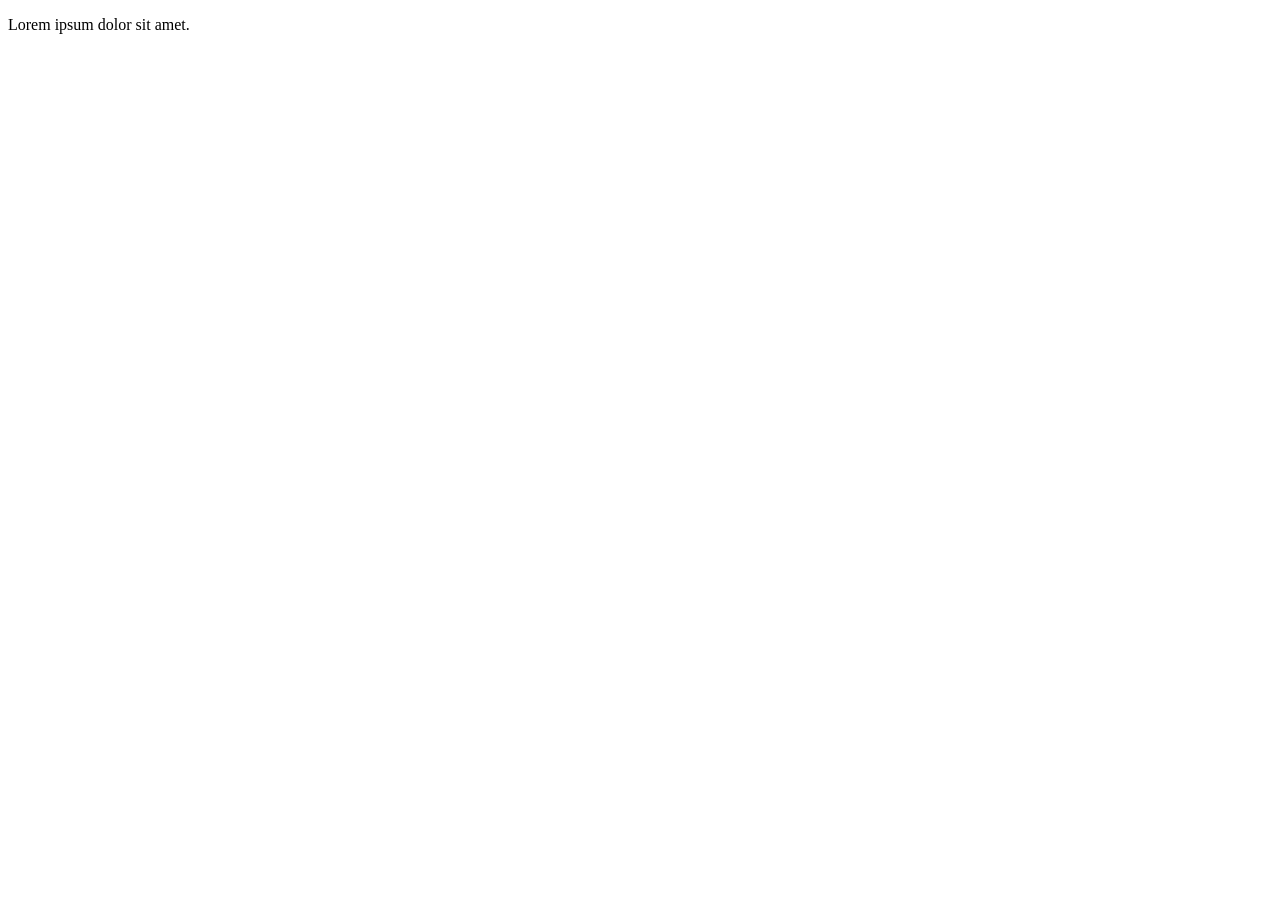
==== index.html @ e4a9fd17 "Create index.html Prueba" ====
<!DOCTYPE html>
<html lang="en">
<head>
    <meta charset="UTF-8">
    <meta http-equiv="X-UA-Compatible" content="IE=edge">
    <meta name="viewport" content="width=device-width, initial-scale=1.0">
    <title>Document</title>
</head>
<body>
    <p>Lorem ipsum dolor sit amet.</p>
</body>
</html>
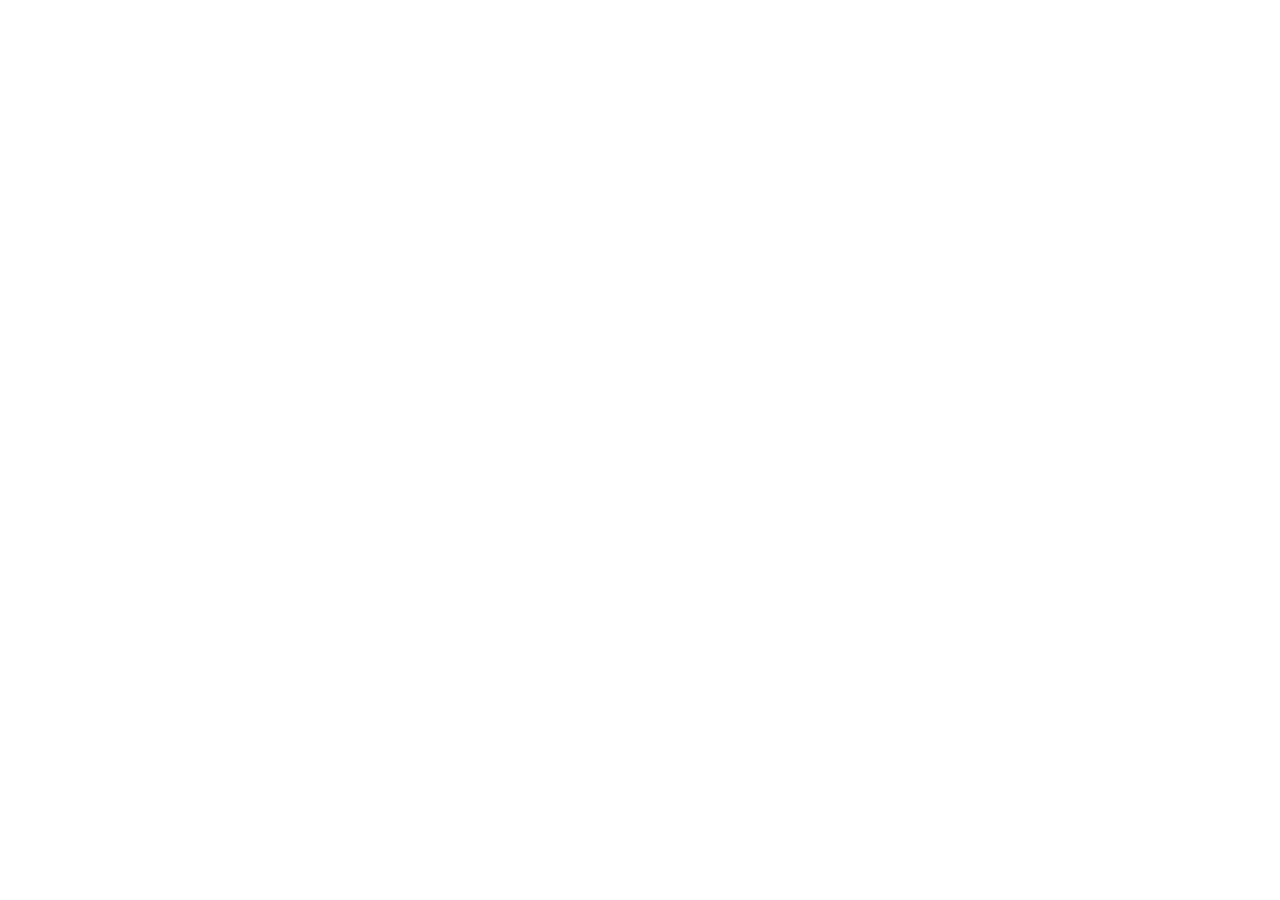
==== commit 69ba1419: "Update index.html Inicio" ====
--- a/index.html
+++ b/index.html
@@ -4,9 +4,14 @@
     <meta charset="UTF-8">
     <meta http-equiv="X-UA-Compatible" content="IE=edge">
     <meta name="viewport" content="width=device-width, initial-scale=1.0">
-    <title>Document</title>
+    <title>Queen</title>
+    <!--Link Bootstrap 5-->
+    <link href="https://cdn.jsdelivr.net/npm/bootstrap@5.1.3/dist/css/bootstrap.min.css" rel="stylesheet" integrity="sha384-1BmE4kWBq78iYhFldvKuhfTAU6auU8tT94WrHftjDbrCEXSU1oBoqyl2QvZ6jIW3" crossorigin="anonymous">
+
 </head>
 <body>
-    <p>Lorem ipsum dolor sit amet.</p>
+
+    <!--Bootstrap Bundle with Popper-->
+    <script src="https://cdn.jsdelivr.net/npm/bootstrap@5.1.3/dist/js/bootstrap.bundle.min.js" integrity="sha384-ka7Sk0Gln4gmtz2MlQnikT1wXgYsOg+OMhuP+IlRH9sENBO0LRn5q+8nbTov4+1p" crossorigin="anonymous"></script>
 </body>
 </html>
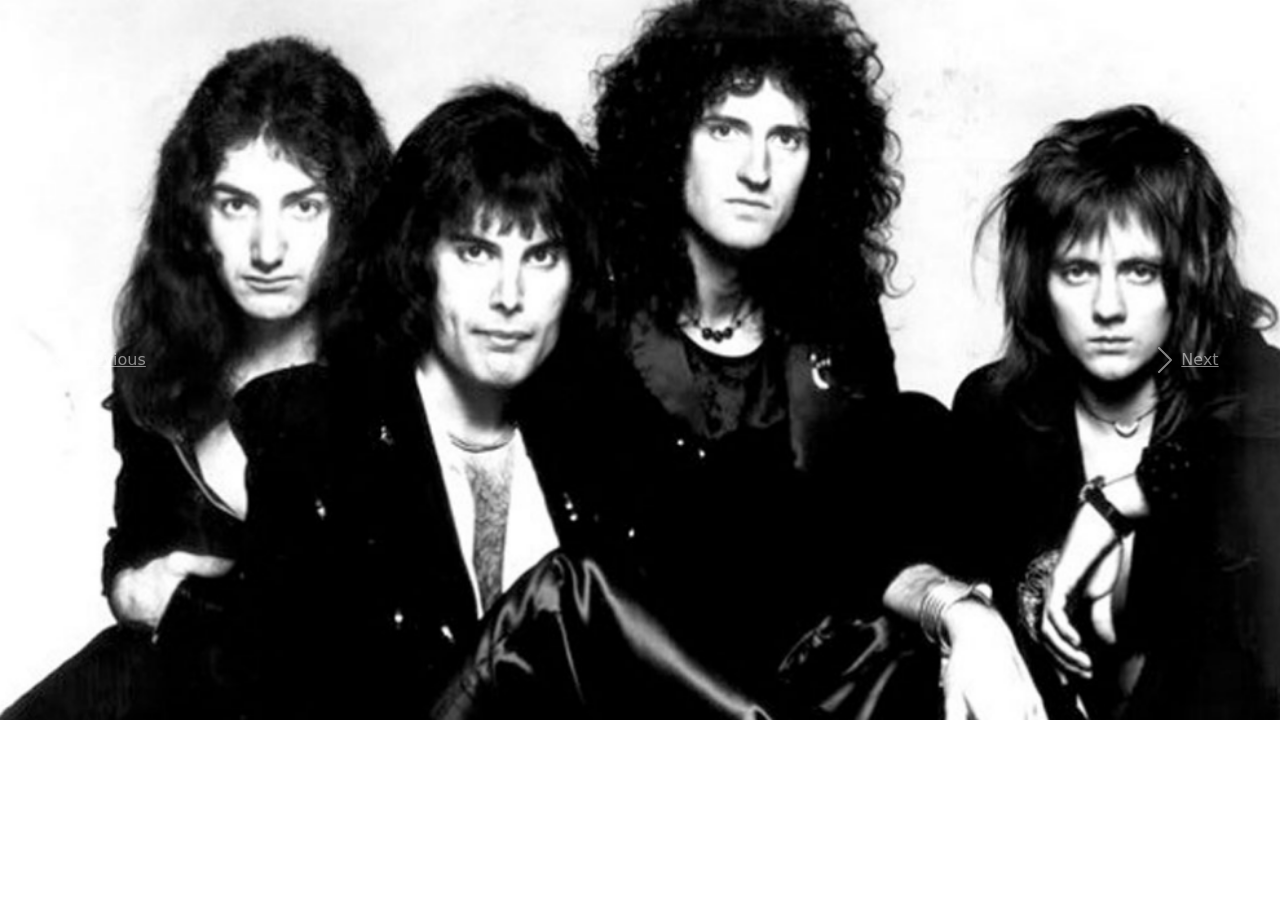
==== commit f5b5ab5e: "carousel Slider" ====
--- a/index.html
+++ b/index.html
@@ -10,8 +10,55 @@
 
 </head>
 <body>
+      <div id="carouselExampleControls" class="carousel slide" data-ride="carousel">
+        <div class="carousel-inner">
+          <div class="carousel-item active">
+            <img class="d-block w-100" src="/img/queen-rock-superlike.png" alt="First slide">
+          </div>
+          <div class="carousel-item">
+            <img class="d-block w-100" src="/img/queen.png" alt="Second slide">
+          </div>
+          <div class="carousel-item">
+            <img class="d-block w-100" src="/img/queen2.png" alt="Third slide">
+          </div>
+        </div>
+        <a class="carousel-control-prev" href="#carouselExampleControls" role="button" data-slide="prev">
+          <span class="carousel-control-prev-icon" aria-hidden="true"></span>
+          <span class="sr-only">Previous</span>
+        </a>
+        <a class="carousel-control-next" href="#carouselExampleControls" role="button" data-slide="next">
+          <span class="carousel-control-next-icon" aria-hidden="true"></span>
+          <span class="sr-only">Next</span>
+        </a>
+      </div>
 
-    <!--Bootstrap Bundle with Popper-->
-    <script src="https://cdn.jsdelivr.net/npm/bootstrap@5.1.3/dist/js/bootstrap.bundle.min.js" integrity="sha384-ka7Sk0Gln4gmtz2MlQnikT1wXgYsOg+OMhuP+IlRH9sENBO0LRn5q+8nbTov4+1p" crossorigin="anonymous"></script>
+
+    <!-- <div id="carouselExampleSlidesOnly" class="carousel slide" data-ride="carousel">
+        <div class="carousel-inner">
+          <div class="carousel-item active">
+            <img class="d-block w-100" src="/img/queen-rock-superlike.png" alt="First slide">
+          </div>
+          <div class="carousel-item">
+            <img class="d-block w-100" src="/img/queen.png" alt="Second slide">
+          </div>
+          <div class="carousel-item">
+            <img class="d-block w-100" src="/img/queen2.png" alt="Third slide">
+          </div>
+        </div>
+        <a class="carousel-control-prev" href="#carouselExampleSlidesOnly" role="button" data-slide="prev">
+            <span class="carousel-control-prev-icon" aria-hidden="true"></span>
+            <span class="sr-only">Previous</span>
+          </a>
+          <a class="carousel-control-next" href="#carouselExampleSlidesOnly" role="button" data-slide="next">
+            <span class="carousel-control-next-icon" aria-hidden="true"></span>
+            <span class="sr-only">Next</span>
+          </a>
+      </div> -->
+
+<!--Bootstrap Bundle with Popper-->
+<script src="https://code.jquery.com/jquery-3.2.1.slim.min.js" integrity="sha384-KJ3o2DKtIkvYIK3UENzmM7KCkRr/rE9/Qpg6aAZGJwFDMVNA/GpGFF93hXpG5KkN" crossorigin="anonymous"></script>
+<script src="https://cdnjs.cloudflare.com/ajax/libs/popper.js/1.12.9/umd/popper.min.js" integrity="sha384-ApNbgh9B+Y1QKtv3Rn7W3mgPxhU9K/ScQsAP7hUibX39j7fakFPskvXusvfa0b4Q" crossorigin="anonymous"></script>
+<script src="https://maxcdn.bootstrapcdn.com/bootstrap/4.0.0/js/bootstrap.min.js" integrity="sha384-JZR6Spejh4U02d8jOt6vLEHfe/JQGiRRSQQxSfFWpi1MquVdAyjUar5+76PVCmYl" crossorigin="anonymous"></script>
+<!-- <script src="https://cdn.jsdelivr.net/npm/bootstrap@5.1.3/dist/js/bootstrap.bundle.min.js" integrity="sha384-ka7Sk0Gln4gmtz2MlQnikT1wXgYsOg+OMhuP+IlRH9sENBO0LRn5q+8nbTov4+1p" crossorigin="anonymous"></script> -->
 </body>
 </html>
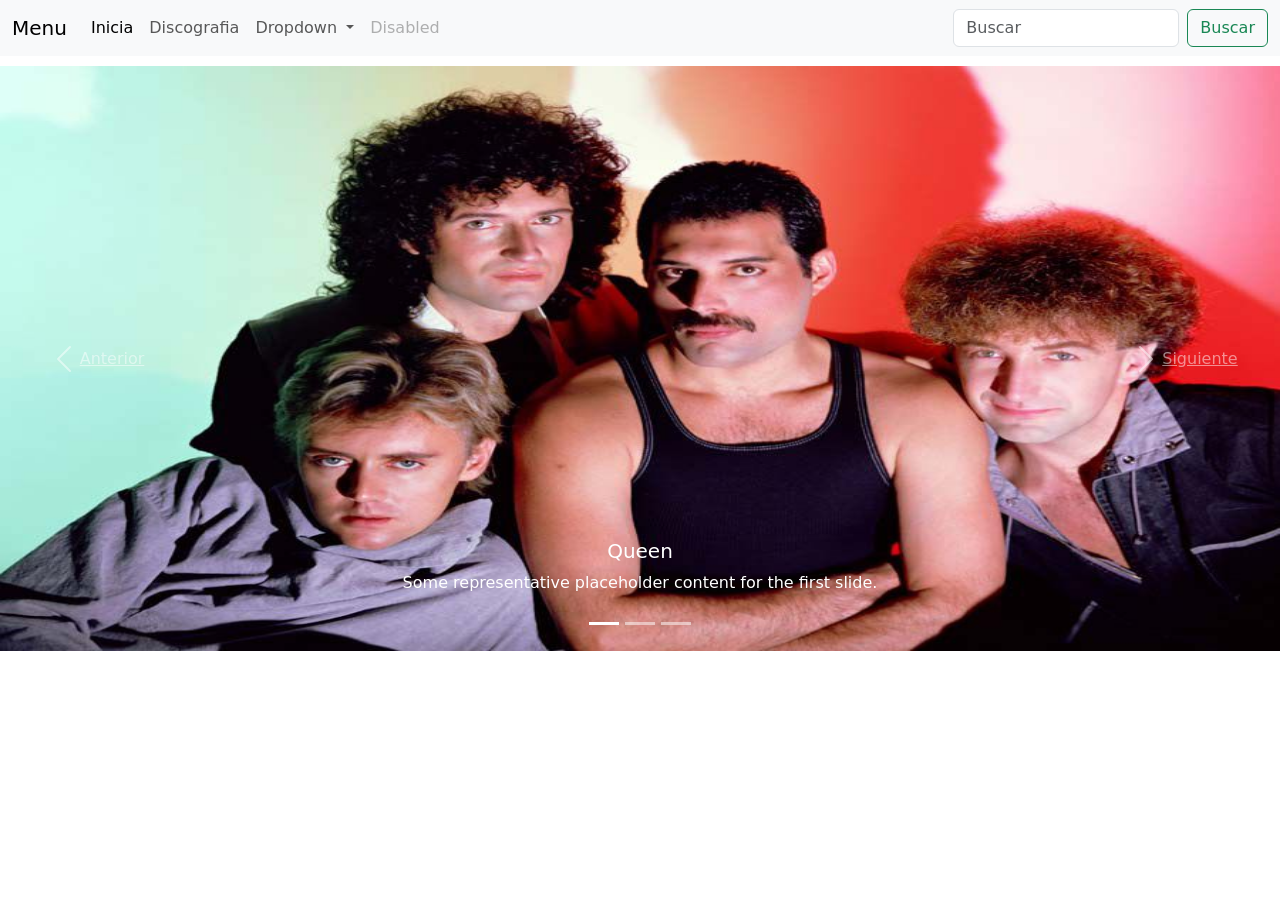
==== commit b433eaba: "Mejoras Nav y retoque de slider" ====
--- a/index.html
+++ b/index.html
@@ -7,28 +7,76 @@
     <title>Queen</title>
     <!--Link Bootstrap 5-->
     <link href="https://cdn.jsdelivr.net/npm/bootstrap@5.1.3/dist/css/bootstrap.min.css" rel="stylesheet" integrity="sha384-1BmE4kWBq78iYhFldvKuhfTAU6auU8tT94WrHftjDbrCEXSU1oBoqyl2QvZ6jIW3" crossorigin="anonymous">
-
+    <!--Link css-->
+    <link rel="stylesheet" href="style.css">
 </head>
 <body>
+  <!--Menu de Navegacion-->
+  <nav class="navbar navbar-expand-lg navbar-light bg-light">
+    <div class="container-fluid">
+      <a class="navbar-brand" href="#">Menu</a>
+      <button class="navbar-toggler" type="button" data-bs-toggle="collapse" data-bs-target="#navbarSupportedContent" aria-controls="navbarSupportedContent" aria-expanded="false" aria-label="Toggle navigation">
+        <span class="navbar-toggler-icon"></span>
+      </button>
+      <div class="collapse navbar-collapse" id="navbarSupportedContent">
+        <ul class="navbar-nav me-auto mb-2 mb-lg-0">
+          <li class="nav-item">
+            <a class="nav-link active" aria-current="page" href="#">Inicia</a>
+          </li>
+          <li class="nav-item">
+            <a class="nav-link" href="#">Discografia</a>
+          </li>
+          <li class="nav-item dropdown">
+            <a class="nav-link dropdown-toggle" href="#" id="navbarDropdown" role="button" data-bs-toggle="dropdown" aria-expanded="false">
+              Dropdown
+            </a>
+            <ul class="dropdown-menu" aria-labelledby="navbarDropdown">
+              <li><a class="dropdown-item" href="#">Action</a></li>
+              <li><a class="dropdown-item" href="#">Another action</a></li>
+              <li><hr class="dropdown-divider"></li>
+              <li><a class="dropdown-item" href="#">Something else here</a></li>
+            </ul>
+          </li>
+          <li class="nav-item">
+            <a class="nav-link disabled">Disabled</a>
+          </li>
+        </ul>
+        <form class="d-flex">
+          <input class="form-control me-2" type="search" placeholder="Buscar" aria-label="Search">
+          <button class="btn btn-outline-success" type="submit">Buscar</button>
+        </form>
+      </div>
+    </div>
+  </nav>
+  <!--Carrusel-->
       <div id="carouselExampleControls" class="carousel slide" data-ride="carousel">
+        <div class="carousel-indicators">
+          <button type="button" data-bs-target="#carouselExampleIndicators" data-bs-slide-to="0" class="active" aria-current="true" aria-label="Slide 1"></button>
+          <button type="button" data-bs-target="#carouselExampleIndicators" data-bs-slide-to="1" aria-label="Slide 2"></button>
+          <button type="button" data-bs-target="#carouselExampleIndicators" data-bs-slide-to="2" aria-label="Slide 3"></button>
+        </div>
         <div class="carousel-inner">
           <div class="carousel-item active">
-            <img class="d-block w-100" src="/img/queen-rock-superlike.png" alt="First slide">
+            <img class="d-block w-100" src="/img/queen3.jpg" alt="First slide">
+            <div class="carousel-caption d-none d-md-block">
+              <h5>Queen</h5>
+              <p>Some representative placeholder content for the first slide.</p>
+            </div>
           </div>
           <div class="carousel-item">
             <img class="d-block w-100" src="/img/queen.png" alt="Second slide">
           </div>
           <div class="carousel-item">
-            <img class="d-block w-100" src="/img/queen2.png" alt="Third slide">
+            <img class="d-block w-100" src="/img/queen-rock-superlike.png" alt="Third slide">
           </div>
         </div>
         <a class="carousel-control-prev" href="#carouselExampleControls" role="button" data-slide="prev">
           <span class="carousel-control-prev-icon" aria-hidden="true"></span>
-          <span class="sr-only">Previous</span>
+          <span class="sr-only">Anterior</span>
         </a>
         <a class="carousel-control-next" href="#carouselExampleControls" role="button" data-slide="next">
           <span class="carousel-control-next-icon" aria-hidden="true"></span>
-          <span class="sr-only">Next</span>
+          <span class="sr-only">Siguiente</span>
         </a>
       </div>
 
--- a/style.css
+++ b/style.css
@@ -0,0 +1,10 @@
+.slide{
+    margin-top: 10px;
+}
+.slide img{
+    height: 65vh;
+}
+.carousel-inner .item img{
+    height: 360px;
+    width: 640px;
+}
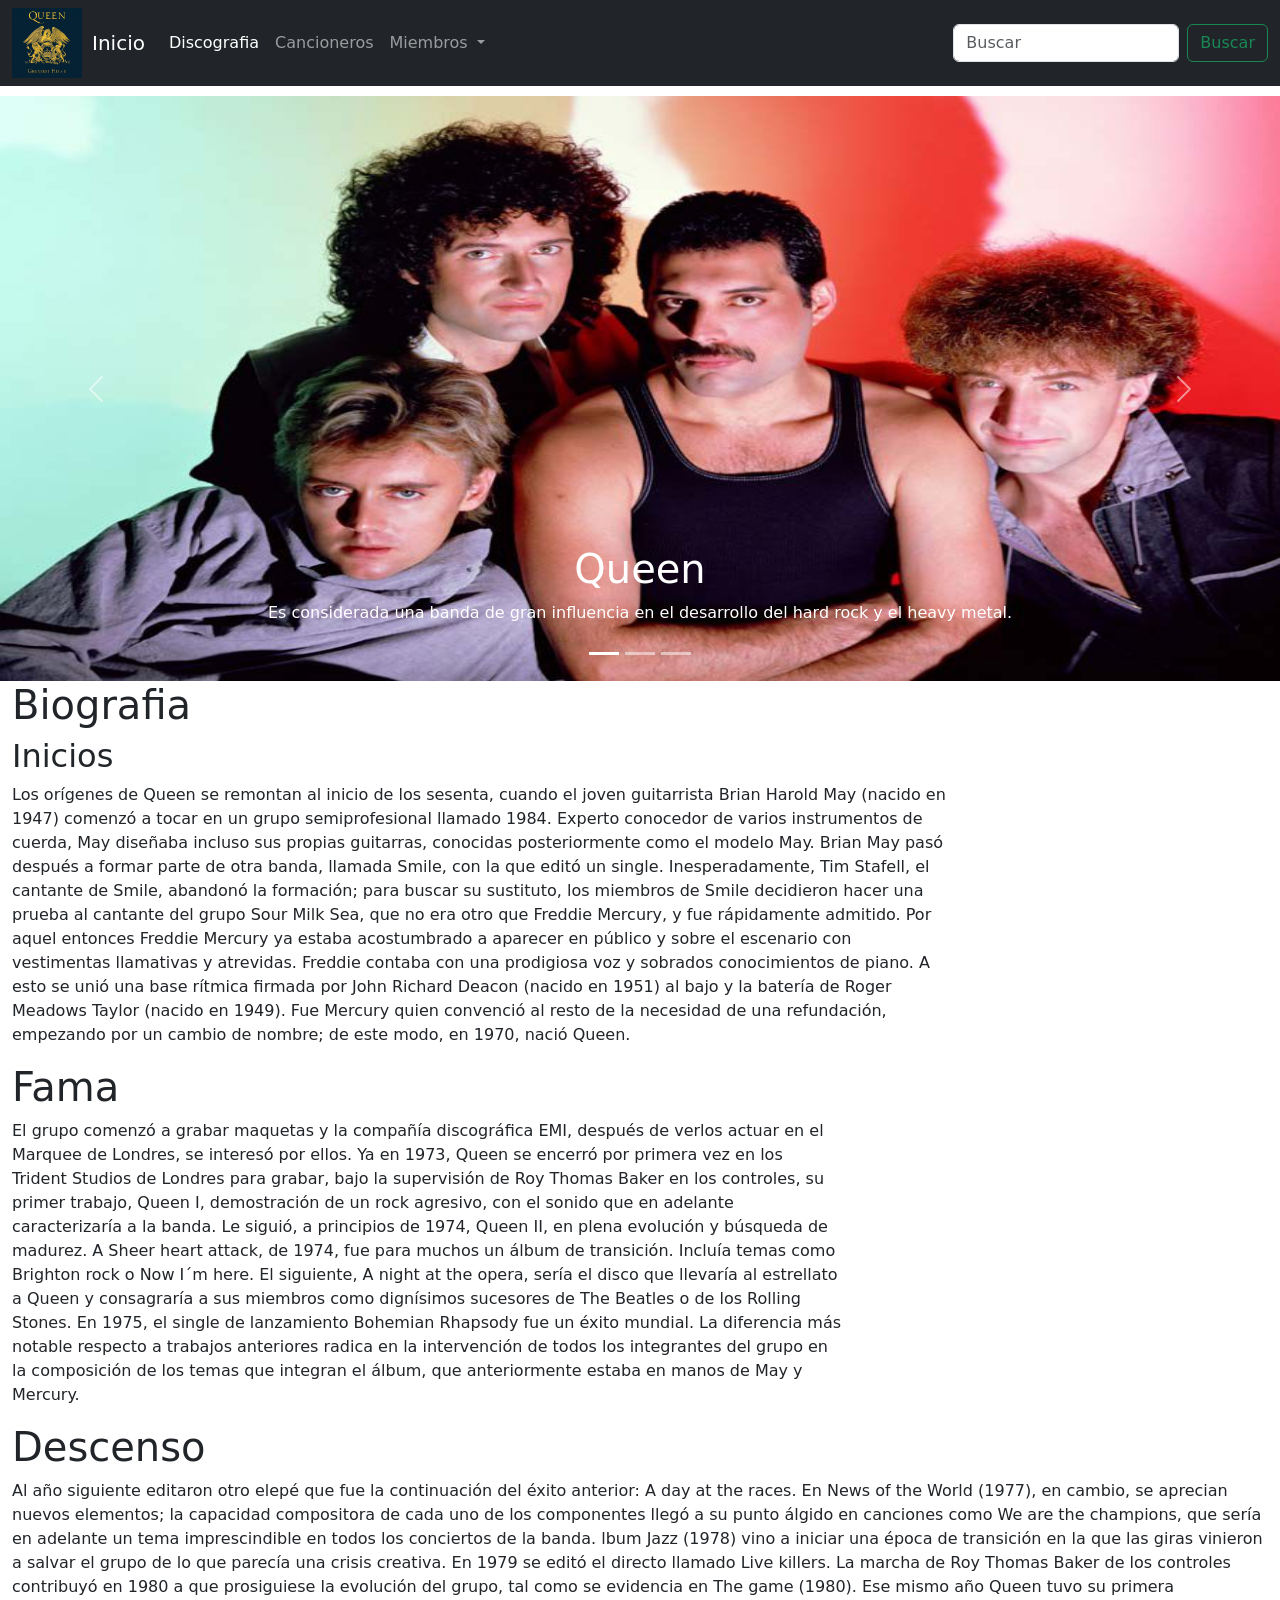
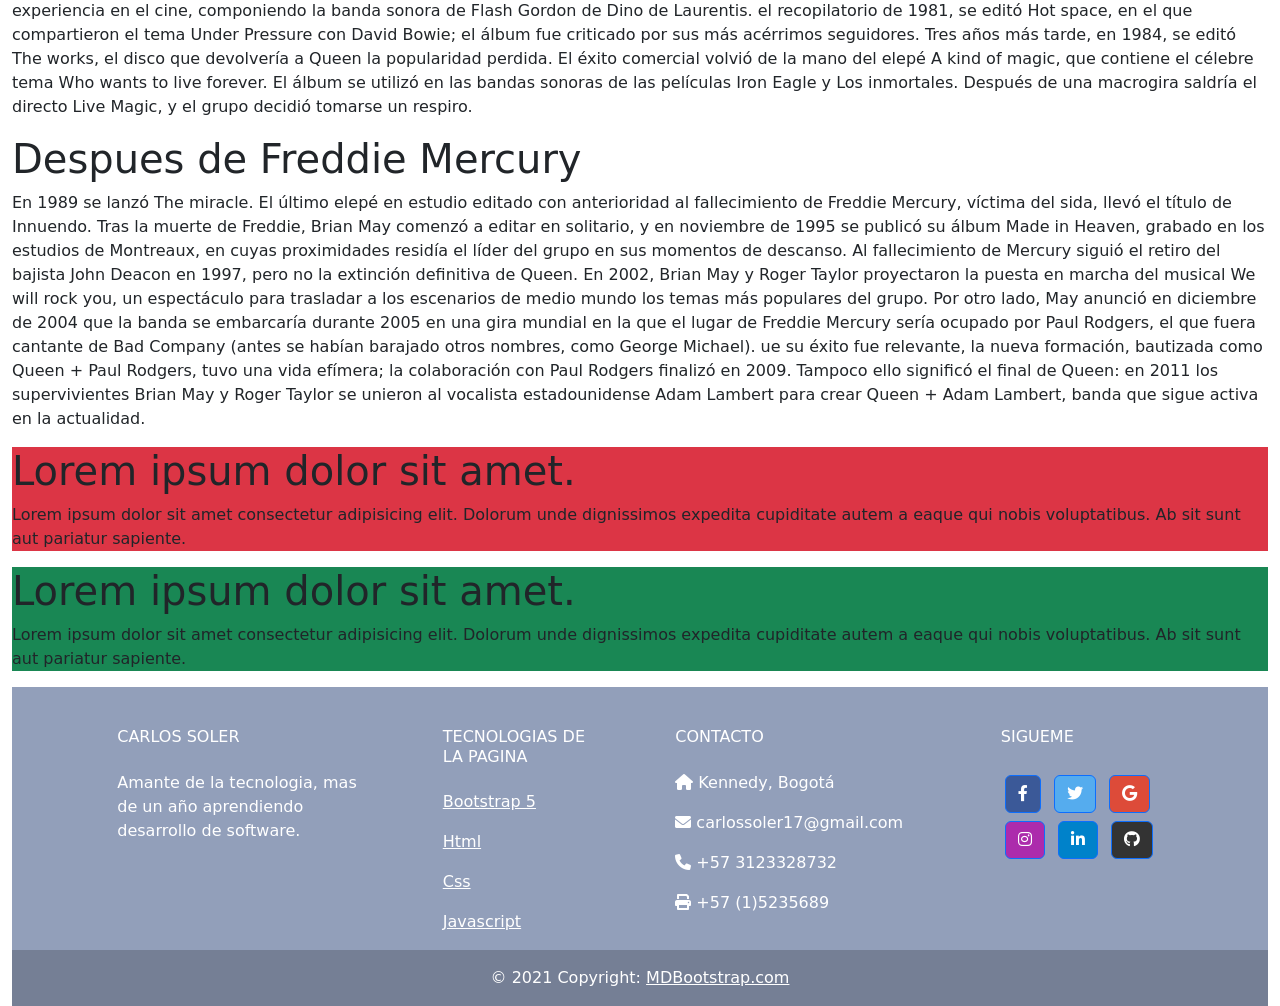
==== commit 630b7fca: "Discografia Adiciono la pagina de discografia." ====
--- a/index.html
+++ b/index.html
@@ -9,36 +9,44 @@
     <link href="https://cdn.jsdelivr.net/npm/bootstrap@5.1.3/dist/css/bootstrap.min.css" rel="stylesheet" integrity="sha384-1BmE4kWBq78iYhFldvKuhfTAU6auU8tT94WrHftjDbrCEXSU1oBoqyl2QvZ6jIW3" crossorigin="anonymous">
     <!--Link css-->
     <link rel="stylesheet" href="style.css">
+    <link rel="stylesheet" href="https://cdnjs.cloudflare.com/ajax/libs/font-awesome/6.0.0-beta2/css/all.min.css" integrity="sha512-YWzhKL2whUzgiheMoBFwW8CKV4qpHQAEuvilg9FAn5VJUDwKZZxkJNuGM4XkWuk94WCrrwslk8yWNGmY1EduTA==" crossorigin="anonymous" referrerpolicy="no-referrer" />
 </head>
 <body>
-  <!--Menu de Navegacion-->
-  <nav class="navbar navbar-expand-lg navbar-light bg-light">
+  </nav>
+  <!--====================-->
+  <!--=Menu de Navegacion=-->
+  <!--====================-->
+  <nav class="navbar navbar-expand-lg navbar-dark bg-dark">
     <div class="container-fluid">
-      <a class="navbar-brand" href="#">Menu</a>
-      <button class="navbar-toggler" type="button" data-bs-toggle="collapse" data-bs-target="#navbarSupportedContent" aria-controls="navbarSupportedContent" aria-expanded="false" aria-label="Toggle navigation">
+      <img src="/img/logoqueen.jpg" alt="" class="logo">
+      <a class="navbar-brand" href="#">Inicio</a>
+      <button class="navbar-toggler" type="button" data-bs-toggle="collapse" data-bs-target="#navbarSupportedContent"
+        aria-controls="navbarSupportedContent" aria-expanded="false" aria-label="Toggle navigation">
         <span class="navbar-toggler-icon"></span>
       </button>
       <div class="collapse navbar-collapse" id="navbarSupportedContent">
         <ul class="navbar-nav me-auto mb-2 mb-lg-0">
           <li class="nav-item">
-            <a class="nav-link active" aria-current="page" href="#">Inicia</a>
+            <a class="nav-link active" aria-current="page" href="discografia.html">Discografia</a>
           </li>
           <li class="nav-item">
-            <a class="nav-link" href="#">Discografia</a>
+            <a class="nav-link" href="#">Cancioneros</a>
           </li>
           <li class="nav-item dropdown">
-            <a class="nav-link dropdown-toggle" href="#" id="navbarDropdown" role="button" data-bs-toggle="dropdown" aria-expanded="false">
-              Dropdown
+            <a class="nav-link dropdown-toggle" href="#" id="navbarDropdown" role="button" data-bs-toggle="dropdown"
+              aria-expanded="false">
+              Miembros
             </a>
             <ul class="dropdown-menu" aria-labelledby="navbarDropdown">
-              <li><a class="dropdown-item" href="#">Action</a></li>
-              <li><a class="dropdown-item" href="#">Another action</a></li>
-              <li><hr class="dropdown-divider"></li>
+              <li><a class="dropdown-item" href="#">Brian May</a></li>
+              <li><a class="dropdown-item" href="#">Roger Taylor</a></li>
+              <li><a class="dropdown-item" href="#">Freddy Mercury</a></li>
+              <li><a class="dropdown-item" href="#">John Deacon</a></li>
+              <li>
+                <hr class="dropdown-divider">
+              </li>
               <li><a class="dropdown-item" href="#">Something else here</a></li>
             </ul>
-          </li>
-          <li class="nav-item">
-            <a class="nav-link disabled">Disabled</a>
           </li>
         </ul>
         <form class="d-flex">
@@ -48,65 +56,258 @@
       </div>
     </div>
   </nav>
-  <!--Carrusel-->
-      <div id="carouselExampleControls" class="carousel slide" data-ride="carousel">
-        <div class="carousel-indicators">
-          <button type="button" data-bs-target="#carouselExampleIndicators" data-bs-slide-to="0" class="active" aria-current="true" aria-label="Slide 1"></button>
-          <button type="button" data-bs-target="#carouselExampleIndicators" data-bs-slide-to="1" aria-label="Slide 2"></button>
-          <button type="button" data-bs-target="#carouselExampleIndicators" data-bs-slide-to="2" aria-label="Slide 3"></button>
+  <!--====================-->
+  <!--=====Carrusel=======-->
+  <!--====================-->
+  <div id="carouselExampleControls" class="carousel slide carousel-fade" data-ride="carousel">
+    <div class="carousel-indicators">
+      <button type="button" data-bs-target="#carouselExampleIndicators" data-bs-slide-to="0" class="active"
+        aria-current="true" aria-label="Slide 1"></button>
+      <button type="button" data-bs-target="#carouselExampleIndicators" data-bs-slide-to="1"
+        aria-label="Slide 2"></button>
+      <button type="button" data-bs-target="#carouselExampleIndicators" data-bs-slide-to="2"
+        aria-label="Slide 3"></button>
+    </div>
+    <div class="carousel-inner">
+      <div class="carousel-item active">
+        <img class="d-block w-100" src="/img/queen3.jpg" alt="First slide">
+        <div class="carousel-caption d-none d-md-block">
+          <h1>Queen</h1>
+          <p> Es considerada una banda de gran influencia en el desarrollo del hard rock y el heavy metal.</p>
         </div>
-        <div class="carousel-inner">
-          <div class="carousel-item active">
-            <img class="d-block w-100" src="/img/queen3.jpg" alt="First slide">
-            <div class="carousel-caption d-none d-md-block">
-              <h5>Queen</h5>
-              <p>Some representative placeholder content for the first slide.</p>
+      </div>
+      <div class="carousel-item">
+        <img class="d-block w-100" src="/img/queen.png" alt="Second slide">
+        <div class="carousel-caption d-none d-md-block">
+          <h1>Bohemian Rhapsody</h1>
+        </div>
+      </div>
+      <div class="carousel-item">
+        <img class="d-block w-100" src="/img/queen-rock-superlike.png" alt="Third slide">
+      </div>
+    </div>
+    <a class="carousel-control-prev" href="#carouselExampleControls" role="button" data-slide="prev">
+      <span class="carousel-control-prev-icon" aria-hidden="true"></span>
+      <span class="sr-only">Anterior</span>
+    </a>
+    <a class="carousel-control-next" href="#carouselExampleControls" role="button" data-slide="next">
+      <span class="carousel-control-next-icon" aria-hidden="true"></span>
+      <span class="sr-only">Siguiente</span>
+    </a>
+  </div>
+  <!--====================-->
+  <!--=====Articulos======-->
+  <!--====================-->
+  <div class="container-fluid bg-gradient">
+    <h1>Biografia</h1>
+    <div class="row">
+      <article class="principal col-8">
+        <h2>Inicios</h2>
+        <p>Los orígenes de Queen se remontan al inicio de los sesenta, cuando el joven guitarrista Brian Harold May
+          (nacido en 1947) comenzó a tocar en un grupo semiprofesional llamado 1984. Experto conocedor de varios
+          instrumentos de cuerda, May diseñaba incluso sus propias guitarras, conocidas posteriormente como el modelo
+          May. Brian May pasó después a formar parte de otra banda, llamada Smile, con la que editó un single.
+          Inesperadamente, Tim Stafell, el cantante de Smile, abandonó la formación; para buscar su sustituto, los
+          miembros de Smile decidieron hacer una prueba al cantante del grupo Sour Milk Sea, que no era otro que Freddie
+          Mercury, y fue rápidamente admitido.
+
+          Por aquel entonces Freddie Mercury ya estaba acostumbrado a aparecer en público y sobre el escenario con
+          vestimentas llamativas y atrevidas. Freddie contaba con una prodigiosa voz y sobrados conocimientos de piano.
+          A esto se unió una base rítmica firmada por John Richard Deacon (nacido en 1951) al bajo y la batería de Roger
+          Meadows Taylor (nacido en 1949). Fue Mercury quien convenció al resto de la necesidad de una refundación,
+          empezando por un cambio de nombre; de este modo, en 1970, nació Queen.</p>
+      </article>
+      <article class="col-8">
+        <h1>Fama</h1>
+        <p>El grupo comenzó a grabar maquetas y la compañía discográfica EMI, después de verlos actuar en el Marquee de
+          Londres, se interesó por ellos. Ya en 1973, Queen se encerró por primera vez en los Trident Studios de Londres
+          para grabar, bajo la supervisión de Roy Thomas Baker en los controles, su primer trabajo, Queen I,
+          demostración de un rock agresivo, con el sonido que en adelante caracterizaría a la banda. Le siguió, a
+          principios de 1974, Queen II, en plena evolución y búsqueda de madurez.
+
+          A Sheer heart attack, de 1974, fue para muchos un álbum de transición. Incluía temas como Brighton rock o Now
+          I´m here. El siguiente, A night at the opera, sería el disco que llevaría al estrellato a Queen y consagraría
+          a sus miembros como dignísimos sucesores de The Beatles o de los Rolling Stones. En 1975, el single de
+          lanzamiento Bohemian Rhapsody fue un éxito mundial. La diferencia más notable respecto a trabajos anteriores
+          radica en la intervención de todos los integrantes del grupo en la composición de los temas que integran el
+          álbum, que anteriormente estaba en manos de May y Mercury.</p>
+      </article>
+      <article>
+        <h1>
+          Descenso
+        </h1>
+        <p>
+          Al año siguiente editaron otro elepé que fue la continuación del éxito anterior: A day at the races. En News
+          of the World (1977), en cambio, se aprecian nuevos elementos; la capacidad compositora de cada uno de los
+          componentes llegó a su punto álgido en canciones como We are the champions, que sería en adelante un tema
+          imprescindible en todos los conciertos de la banda.
+
+          lbum Jazz (1978) vino a iniciar una época de transición en la que las giras vinieron a salvar el grupo de lo
+          que parecía una crisis creativa. En 1979 se editó el directo llamado Live killers. La marcha de Roy Thomas
+          Baker de los controles contribuyó en 1980 a que prosiguiese la evolución del grupo, tal como se evidencia en
+          The game (1980). Ese mismo año Queen tuvo su primera experiencia en el cine, componiendo la banda sonora de
+          Flash Gordon de Dino de Laurentis.
+
+          el recopilatorio de 1981, se editó Hot space, en el que compartieron el tema Under Pressure con David Bowie;
+          el álbum fue criticado por sus más acérrimos seguidores. Tres años más tarde, en 1984, se editó The works, el
+          disco que devolvería a Queen la popularidad perdida. El éxito comercial volvió de la mano del elepé A kind of
+          magic, que contiene el célebre tema Who wants to live forever. El álbum se utilizó en las bandas sonoras de
+          las películas Iron Eagle y Los inmortales. Después de una macrogira saldría el directo Live Magic, y el grupo
+          decidió tomarse un respiro.
+        </p>
+      </article>
+      <article>
+        <h1>Despues de Freddie Mercury</h1>
+        <p>
+          En 1989 se lanzó The miracle. El último elepé en estudio editado con anterioridad al fallecimiento de Freddie
+          Mercury, víctima del sida, llevó el título de Innuendo. Tras la muerte de Freddie, Brian May comenzó a editar
+          en solitario, y en noviembre de 1995 se publicó su álbum Made in Heaven, grabado en los estudios de Montreaux,
+          en cuyas proximidades residía el líder del grupo en sus momentos de descanso.
+          Al fallecimiento de Mercury siguió el retiro del bajista John Deacon en 1997, pero no la extinción definitiva
+          de Queen. En 2002, Brian May y Roger Taylor proyectaron la puesta en marcha del musical We will rock you, un
+          espectáculo para trasladar a los escenarios de medio mundo los temas más populares del grupo. Por otro lado,
+          May anunció en diciembre de 2004 que la banda se embarcaría durante 2005 en una gira mundial en la que el
+          lugar de Freddie Mercury sería ocupado por Paul Rodgers, el que fuera cantante de Bad Company (antes se habían
+          barajado otros nombres, como George Michael).
+
+          ue su éxito fue relevante, la nueva formación, bautizada como Queen + Paul Rodgers, tuvo una vida efímera; la
+          colaboración con Paul Rodgers finalizó en 2009. Tampoco ello significó el final de Queen: en 2011 los
+          supervivientes Brian May y Roger Taylor se unieron al vocalista estadounidense Adam Lambert para crear Queen +
+          Adam Lambert, banda que sigue activa en la actualidad.
+        </p>
+      </article>
+  </div>
+    <aside>
+      <div class="bg-danger">
+        <h1>Lorem ipsum dolor sit amet.</h1>
+        <p>Lorem ipsum dolor sit amet consectetur adipisicing elit. Dolorum unde dignissimos expedita cupiditate autem a
+          eaque qui nobis voluptatibus. Ab sit sunt aut pariatur sapiente.</p>
+      </div>
+      <div class="bg-success">
+        <h1>Lorem ipsum dolor sit amet.</h1>
+        <p>Lorem ipsum dolor sit amet consectetur adipisicing elit. Dolorum unde dignissimos expedita cupiditate autem a
+          eaque qui nobis voluptatibus. Ab sit sunt aut pariatur sapiente.</p>
+      </div>
+    </aside>
+  </div>
+  <!--====================-->
+  <!--======Footer========-->
+  <!--====================-->
+  <!-- Remove the container if you want to extend the Footer to full width. -->
+  <div class="container-fluid">
+    <!-- Footer -->
+    <footer class="text-center text-lg-start text-white" style="background-color: #929fba">
+      <!-- Grid container -->
+      <div class="container p-4 pb-0">
+        <!-- Section: Links -->
+        <section class="">
+          <!--Grid row-->
+          <div class="row">
+            <!-- Grid column -->
+            <div class="col-md-3 col-lg-3 col-xl-3 mx-auto mt-3">
+              <h6 class="text-uppercase mb-4 font-weight-bold">
+                Carlos Soler
+              </h6>
+              <p>
+                Amante de la tecnologia, mas de un año aprendiendo desarrollo de software.
+              </p>
+            </div>
+            <!-- Grid column -->
+
+            <hr class="w-100 clearfix d-md-none" />
+
+            <!-- Grid column -->
+            <div class="col-md-2 col-lg-2 col-xl-2 mx-auto mt-3">
+              <h6 class="text-uppercase mb-4 font-weight-bold">Tecnologias de la pagina</h6>
+              <p>
+                <a class="text-white">Bootstrap 5</a>
+              </p>
+              <p>
+                <a class="text-white">Html</a>
+              </p>
+              <p>
+                <a class="text-white">Css</a>
+              </p>
+              <p>
+                <a class="text-white">Javascript</a>
+              </p>
+            </div>
+            <!-- Grid column -->
+
+            <hr class="w-100 clearfix d-md-none" />
+
+            <!-- Grid column -->
+            <hr class="w-100 clearfix d-md-none" />
+
+            <!-- Grid column -->
+            <div class="col-md-4 col-lg-3 col-xl-3 mx-auto mt-3">
+              <h6 class="text-uppercase mb-4 font-weight-bold">Contacto</h6>
+              <p><i class="fas fa-home mr-3"></i> Kennedy, Bogotá</p>
+              <p><i class="fas fa-envelope mr-3"></i> carlossoler17@gmail.com</p>
+              <p><i class="fas fa-phone mr-3"></i> +57 3123328732</p>
+              <p><i class="fas fa-print mr-3"></i> +57 (1)5235689</p>
+            </div>
+            <!-- Grid column -->
+
+            <!-- Grid column -->
+            <div class="col-md-3 col-lg-2 col-xl-2 mx-auto mt-3">
+              <h6 class="text-uppercase mb-4 font-weight-bold">Sigueme</h6>
+
+              <!-- Facebook -->
+              <a class="btn btn-primary btn-floating m-1" style="background-color: #3b5998" href="#!" role="button"><i
+                  class="fab fa-facebook-f"></i></a>
+
+              <!-- Twitter -->
+              <a class="btn btn-primary btn-floating m-1" style="background-color: #55acee" href="#!" role="button"><i
+                  class="fab fa-twitter"></i></a>
+
+              <!-- Google -->
+              <a class="btn btn-primary btn-floating m-1" style="background-color: #dd4b39" href="#!" role="button"><i
+                  class="fab fa-google"></i></a>
+
+              <!-- Instagram -->
+              <a class="btn btn-primary btn-floating m-1" style="background-color: #ac2bac" href="#!" role="button"><i
+                  class="fab fa-instagram"></i></a>
+
+              <!-- Linkedin -->
+              <a class="btn btn-primary btn-floating m-1" style="background-color: #0082ca" href="#!" role="button"><i
+                  class="fab fa-linkedin-in"></i></a>
+              <!-- Github -->
+              <a class="btn btn-primary btn-floating m-1" style="background-color: #333333" href="#!" role="button"><i
+                  class="fab fa-github"></i></a>
             </div>
           </div>
-          <div class="carousel-item">
-            <img class="d-block w-100" src="/img/queen.png" alt="Second slide">
-          </div>
-          <div class="carousel-item">
-            <img class="d-block w-100" src="/img/queen-rock-superlike.png" alt="Third slide">
-          </div>
-        </div>
-        <a class="carousel-control-prev" href="#carouselExampleControls" role="button" data-slide="prev">
-          <span class="carousel-control-prev-icon" aria-hidden="true"></span>
-          <span class="sr-only">Anterior</span>
-        </a>
-        <a class="carousel-control-next" href="#carouselExampleControls" role="button" data-slide="next">
-          <span class="carousel-control-next-icon" aria-hidden="true"></span>
-          <span class="sr-only">Siguiente</span>
-        </a>
-      </div>
-
-
-    <!-- <div id="carouselExampleSlidesOnly" class="carousel slide" data-ride="carousel">
-        <div class="carousel-inner">
-          <div class="carousel-item active">
-            <img class="d-block w-100" src="/img/queen-rock-superlike.png" alt="First slide">
-          </div>
-          <div class="carousel-item">
-            <img class="d-block w-100" src="/img/queen.png" alt="Second slide">
-          </div>
-          <div class="carousel-item">
-            <img class="d-block w-100" src="/img/queen2.png" alt="Third slide">
-          </div>
-        </div>
-        <a class="carousel-control-prev" href="#carouselExampleSlidesOnly" role="button" data-slide="prev">
-            <span class="carousel-control-prev-icon" aria-hidden="true"></span>
-            <span class="sr-only">Previous</span>
-          </a>
-          <a class="carousel-control-next" href="#carouselExampleSlidesOnly" role="button" data-slide="next">
-            <span class="carousel-control-next-icon" aria-hidden="true"></span>
-            <span class="sr-only">Next</span>
-          </a>
-      </div> -->
-
-<!--Bootstrap Bundle with Popper-->
-<script src="https://code.jquery.com/jquery-3.2.1.slim.min.js" integrity="sha384-KJ3o2DKtIkvYIK3UENzmM7KCkRr/rE9/Qpg6aAZGJwFDMVNA/GpGFF93hXpG5KkN" crossorigin="anonymous"></script>
-<script src="https://cdnjs.cloudflare.com/ajax/libs/popper.js/1.12.9/umd/popper.min.js" integrity="sha384-ApNbgh9B+Y1QKtv3Rn7W3mgPxhU9K/ScQsAP7hUibX39j7fakFPskvXusvfa0b4Q" crossorigin="anonymous"></script>
-<script src="https://maxcdn.bootstrapcdn.com/bootstrap/4.0.0/js/bootstrap.min.js" integrity="sha384-JZR6Spejh4U02d8jOt6vLEHfe/JQGiRRSQQxSfFWpi1MquVdAyjUar5+76PVCmYl" crossorigin="anonymous"></script>
-<!-- <script src="https://cdn.jsdelivr.net/npm/bootstrap@5.1.3/dist/js/bootstrap.bundle.min.js" integrity="sha384-ka7Sk0Gln4gmtz2MlQnikT1wXgYsOg+OMhuP+IlRH9sENBO0LRn5q+8nbTov4+1p" crossorigin="anonymous"></script> -->
+          <!--Grid row-->
+        </section>
+        <!-- Section: Links -->
+      </div>
+      <!-- Grid container -->
+
+      <!-- Copyright -->
+      <div class="text-center p-3" style="background-color: rgba(0, 0, 0, 0.2)">
+        © 2021 Copyright:
+        <a class="text-white" href="https://carlossoler.com/">MDBootstrap.com</a>
+      </div>
+      <!-- Copyright -->
+    </footer>
+    <!-- Footer -->
+  </div>
+  <!-- End of .container -->
+
+  <!-====================-->
+    <!--Bootstrap Bundle with Popper-->
+    <!--====================-->
+
+    <script src="https://code.jquery.com/jquery-3.2.1.slim.min.js"
+      integrity="sha384-KJ3o2DKtIkvYIK3UENzmM7KCkRr/rE9/Qpg6aAZGJwFDMVNA/GpGFF93hXpG5KkN"
+      crossorigin="anonymous"></script>
+    <script src="https://cdnjs.cloudflare.com/ajax/libs/popper.js/1.12.9/umd/popper.min.js"
+      integrity="sha384-ApNbgh9B+Y1QKtv3Rn7W3mgPxhU9K/ScQsAP7hUibX39j7fakFPskvXusvfa0b4Q"
+      crossorigin="anonymous"></script>
+    <script src="https://maxcdn.bootstrapcdn.com/bootstrap/4.0.0/js/bootstrap.min.js"
+      integrity="sha384-JZR6Spejh4U02d8jOt6vLEHfe/JQGiRRSQQxSfFWpi1MquVdAyjUar5+76PVCmYl"
+      crossorigin="anonymous"></script>
+    <!-- <script src="https://cdn.jsdelivr.net/npm/bootstrap@5.1.3/dist/js/bootstrap.bundle.min.js" integrity="sha384-ka7Sk0Gln4gmtz2MlQnikT1wXgYsOg+OMhuP+IlRH9sENBO0LRn5q+8nbTov4+1p" crossorigin="anonymous"></script> -->
 </body>
+
 </html>
--- a/style.css
+++ b/style.css
@@ -8,3 +8,11 @@
     height: 360px;
     width: 640px;
 }
+.logo{
+    width: 70px;
+    height: 70px;
+    margin-right: 10px;
+}
+.principal{
+    width: 75%;
+}
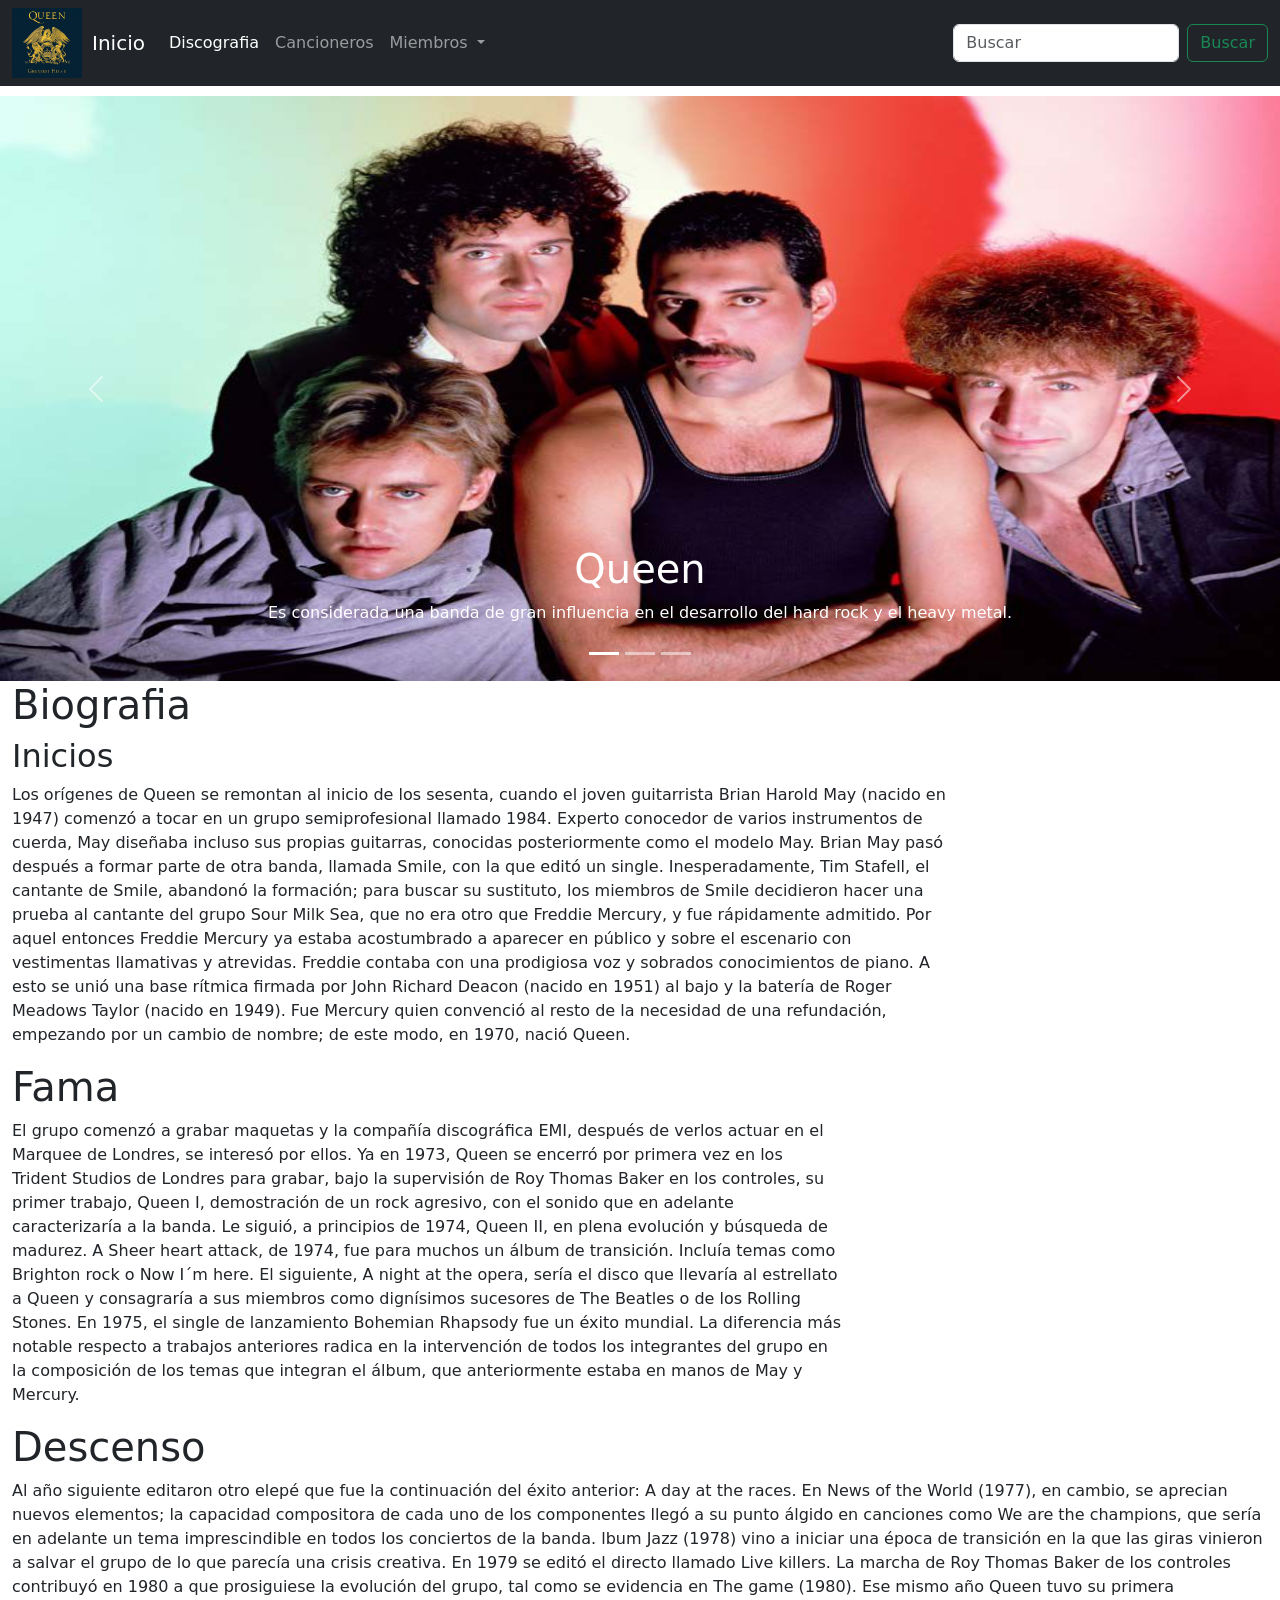
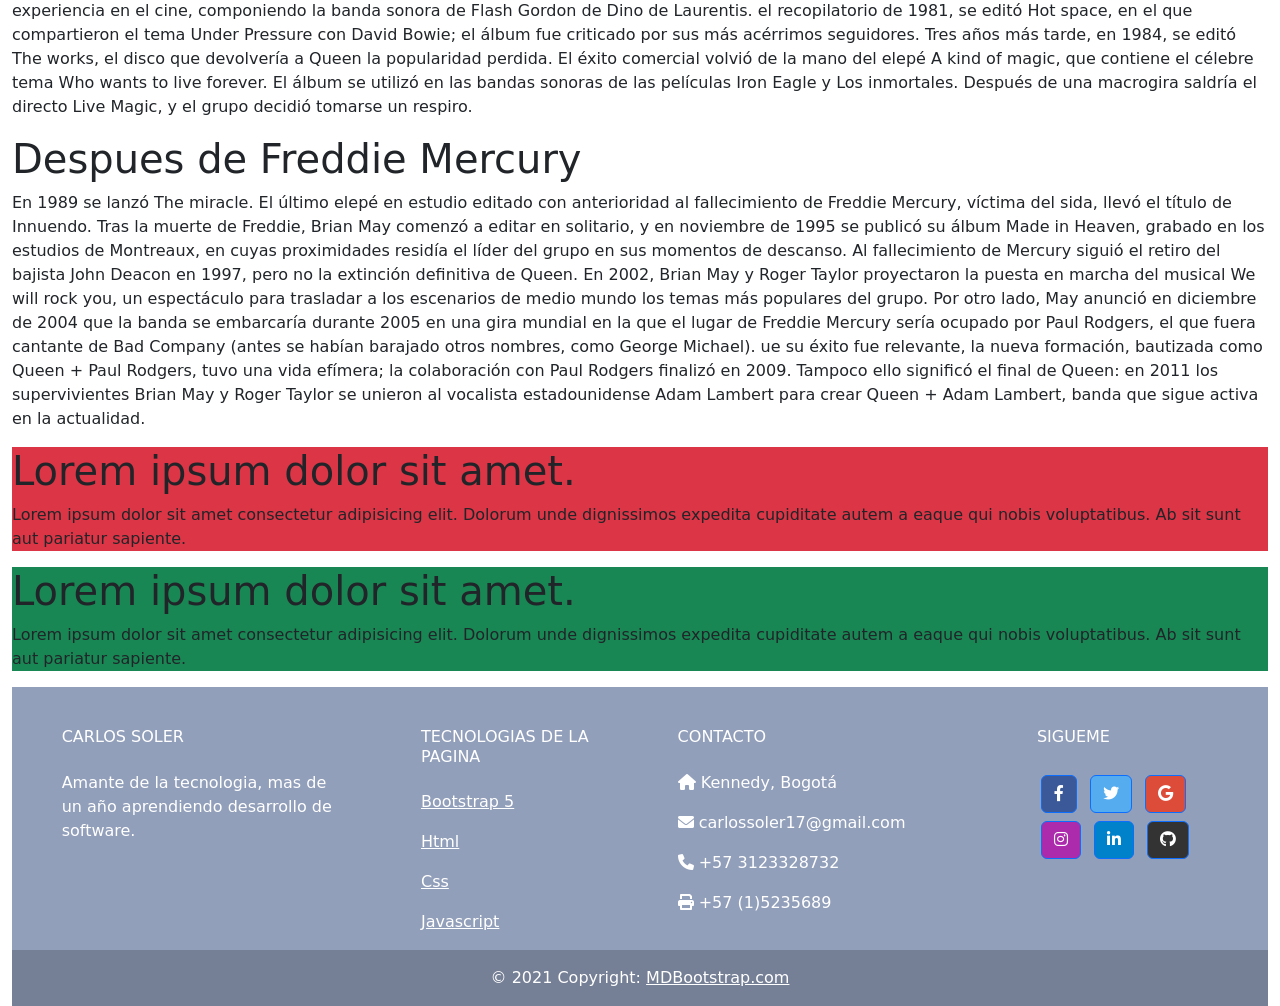
==== commit eee286be: "Fase Final Se agrega la tabla" ====
--- a/index.html
+++ b/index.html
@@ -198,7 +198,7 @@
     <!-- Footer -->
     <footer class="text-center text-lg-start text-white" style="background-color: #929fba">
       <!-- Grid container -->
-      <div class="container p-4 pb-0">
+      <div class="container-fluid p-4 pb-0">
         <!-- Section: Links -->
         <section class="">
           <!--Grid row-->
--- a/style.css
+++ b/style.css
@@ -15,4 +15,7 @@
 }
 .principal{
     width: 75%;
+}
+.table img{
+ margin-left: 40px;
 }
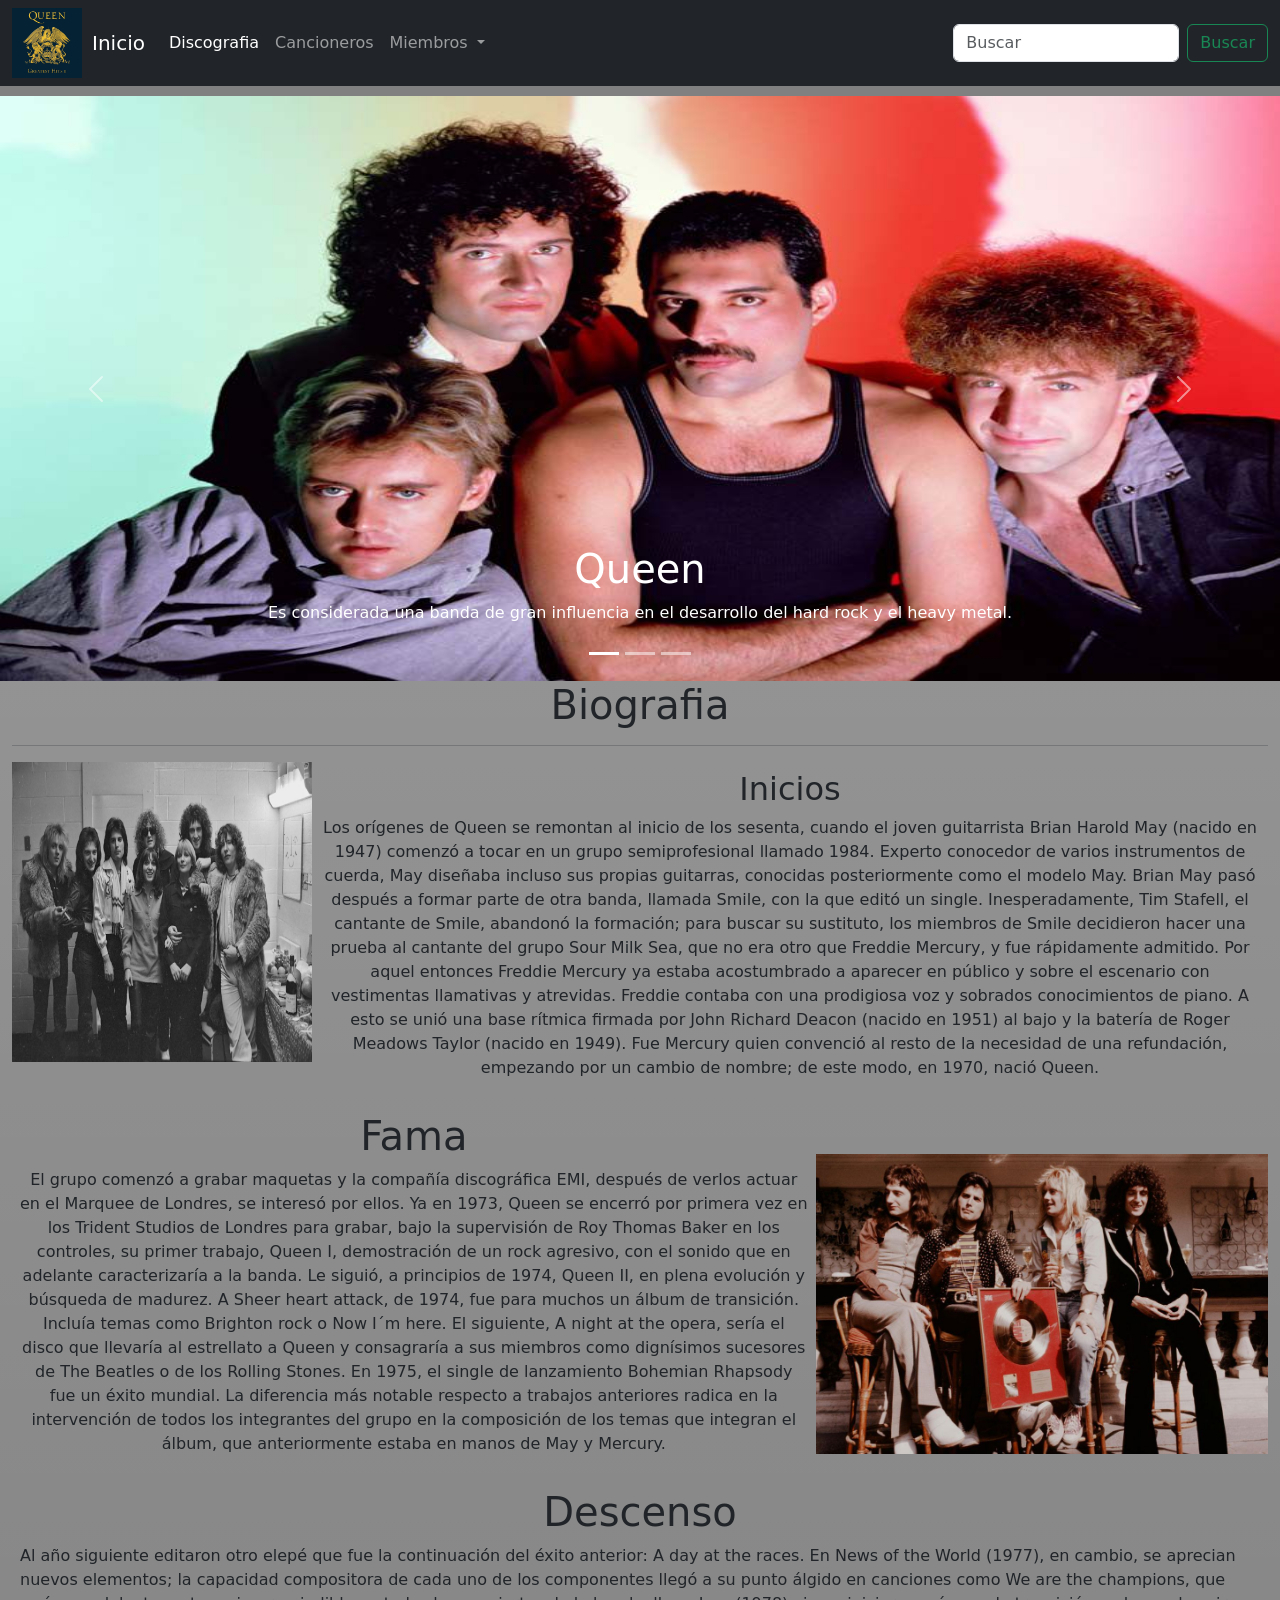
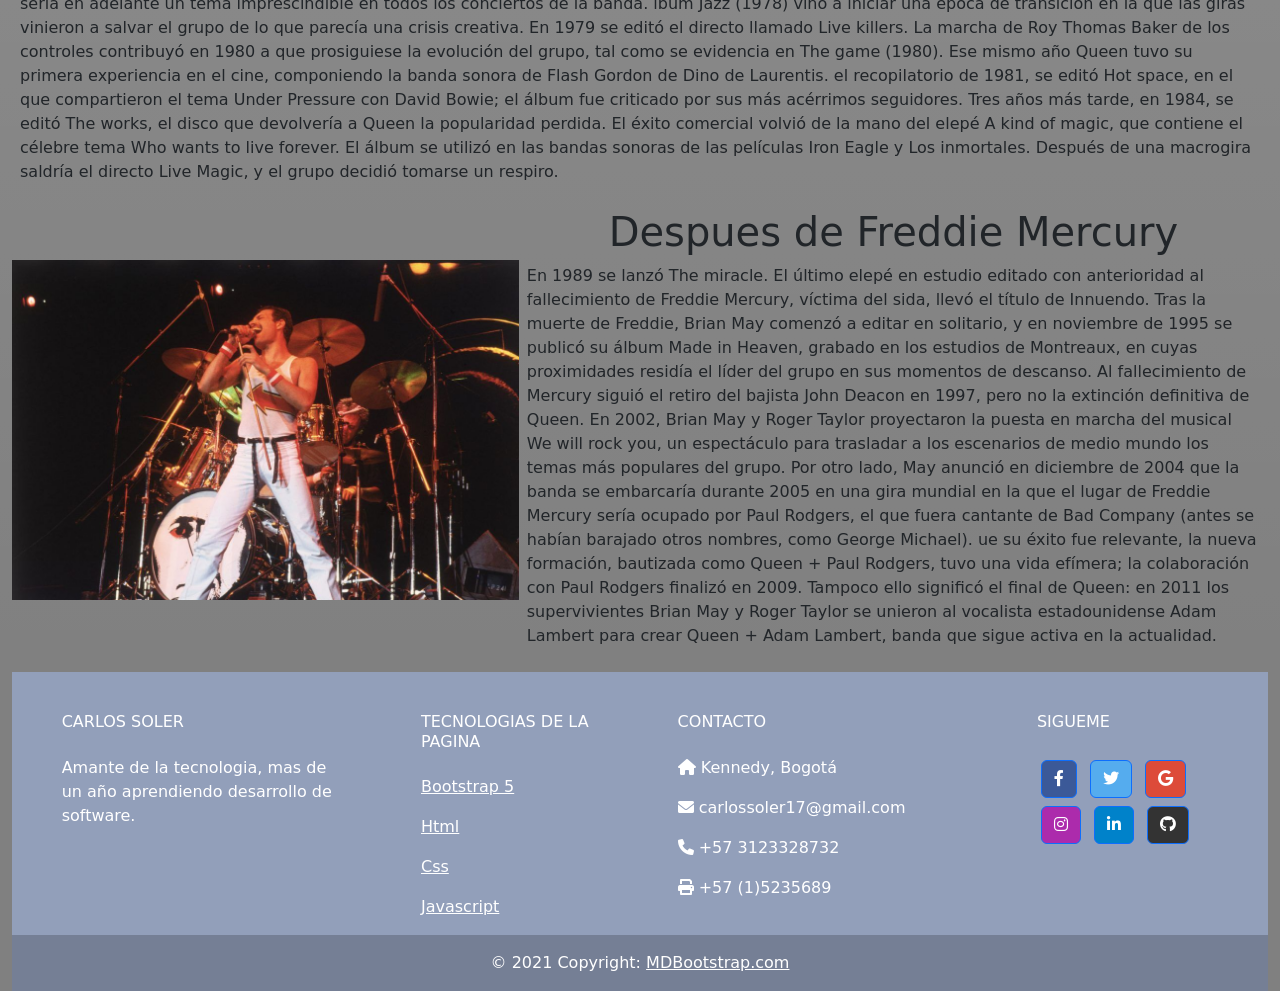
==== commit e41a977f: "Final" ====
--- a/index.html
+++ b/index.html
@@ -10,7 +10,8 @@
     <!--Link css-->
     <link rel="stylesheet" href="style.css">
     <link rel="stylesheet" href="https://cdnjs.cloudflare.com/ajax/libs/font-awesome/6.0.0-beta2/css/all.min.css" integrity="sha512-YWzhKL2whUzgiheMoBFwW8CKV4qpHQAEuvilg9FAn5VJUDwKZZxkJNuGM4XkWuk94WCrrwslk8yWNGmY1EduTA==" crossorigin="anonymous" referrerpolicy="no-referrer" />
-</head>
+    <link  rel="icon"   href="/img/logoqueen.jpg" type="image/png" />
+  </head>
 <body>
   </nav>
   <!--====================-->
@@ -98,41 +99,48 @@
   <!--====================-->
   <!--=====Articulos======-->
   <!--====================-->
-  <div class="container-fluid bg-gradient">
+  <div class="container-fluid bg-gradient align-content-center principal">
     <h1>Biografia</h1>
-    <div class="row">
-      <article class="principal col-8">
-        <h2>Inicios</h2>
-        <p>Los orígenes de Queen se remontan al inicio de los sesenta, cuando el joven guitarrista Brian Harold May
-          (nacido en 1947) comenzó a tocar en un grupo semiprofesional llamado 1984. Experto conocedor de varios
-          instrumentos de cuerda, May diseñaba incluso sus propias guitarras, conocidas posteriormente como el modelo
-          May. Brian May pasó después a formar parte de otra banda, llamada Smile, con la que editó un single.
-          Inesperadamente, Tim Stafell, el cantante de Smile, abandonó la formación; para buscar su sustituto, los
-          miembros de Smile decidieron hacer una prueba al cantante del grupo Sour Milk Sea, que no era otro que Freddie
-          Mercury, y fue rápidamente admitido.
-
-          Por aquel entonces Freddie Mercury ya estaba acostumbrado a aparecer en público y sobre el escenario con
-          vestimentas llamativas y atrevidas. Freddie contaba con una prodigiosa voz y sobrados conocimientos de piano.
-          A esto se unió una base rítmica firmada por John Richard Deacon (nacido en 1951) al bajo y la batería de Roger
-          Meadows Taylor (nacido en 1949). Fue Mercury quien convenció al resto de la necesidad de una refundación,
-          empezando por un cambio de nombre; de este modo, en 1970, nació Queen.</p>
+    <hr>
+    <div >
+      <article class="d-flex">
+        <img class="inicio" src="/img/Queen-inicios.jpg" alt="">
+        <div class="text-center m-2">
+          <h2>Inicios</h2>
+          <p>Los orígenes de Queen se remontan al inicio de los sesenta, cuando el joven guitarrista Brian Harold May
+            (nacido en 1947) comenzó a tocar en un grupo semiprofesional llamado 1984. Experto conocedor de varios
+            instrumentos de cuerda, May diseñaba incluso sus propias guitarras, conocidas posteriormente como el modelo
+            May. Brian May pasó después a formar parte de otra banda, llamada Smile, con la que editó un single.
+            Inesperadamente, Tim Stafell, el cantante de Smile, abandonó la formación; para buscar su sustituto, los
+            miembros de Smile decidieron hacer una prueba al cantante del grupo Sour Milk Sea, que no era otro que Freddie
+            Mercury, y fue rápidamente admitido.
+          
+            Por aquel entonces Freddie Mercury ya estaba acostumbrado a aparecer en público y sobre el escenario con
+            vestimentas llamativas y atrevidas. Freddie contaba con una prodigiosa voz y sobrados conocimientos de piano.
+            A esto se unió una base rítmica firmada por John Richard Deacon (nacido en 1951) al bajo y la batería de Roger
+            Meadows Taylor (nacido en 1949). Fue Mercury quien convenció al resto de la necesidad de una refundación,
+            empezando por un cambio de nombre; de este modo, en 1970, nació Queen.</p>
+        </div>
       </article>
-      <article class="col-8">
-        <h1>Fama</h1>
-        <p>El grupo comenzó a grabar maquetas y la compañía discográfica EMI, después de verlos actuar en el Marquee de
-          Londres, se interesó por ellos. Ya en 1973, Queen se encerró por primera vez en los Trident Studios de Londres
-          para grabar, bajo la supervisión de Roy Thomas Baker en los controles, su primer trabajo, Queen I,
-          demostración de un rock agresivo, con el sonido que en adelante caracterizaría a la banda. Le siguió, a
-          principios de 1974, Queen II, en plena evolución y búsqueda de madurez.
-
-          A Sheer heart attack, de 1974, fue para muchos un álbum de transición. Incluía temas como Brighton rock o Now
-          I´m here. El siguiente, A night at the opera, sería el disco que llevaría al estrellato a Queen y consagraría
-          a sus miembros como dignísimos sucesores de The Beatles o de los Rolling Stones. En 1975, el single de
-          lanzamiento Bohemian Rhapsody fue un éxito mundial. La diferencia más notable respecto a trabajos anteriores
-          radica en la intervención de todos los integrantes del grupo en la composición de los temas que integran el
-          álbum, que anteriormente estaba en manos de May y Mercury.</p>
+      <article class="d-flex">
+        <div class="text-center m-2">
+          <h1>Fama</h1>
+          <p>El grupo comenzó a grabar maquetas y la compañía discográfica EMI, después de verlos actuar en el Marquee de
+            Londres, se interesó por ellos. Ya en 1973, Queen se encerró por primera vez en los Trident Studios de Londres
+            para grabar, bajo la supervisión de Roy Thomas Baker en los controles, su primer trabajo, Queen I,
+            demostración de un rock agresivo, con el sonido que en adelante caracterizaría a la banda. Le siguió, a
+            principios de 1974, Queen II, en plena evolución y búsqueda de madurez.
+          
+            A Sheer heart attack, de 1974, fue para muchos un álbum de transición. Incluía temas como Brighton rock o Now
+            I´m here. El siguiente, A night at the opera, sería el disco que llevaría al estrellato a Queen y consagraría
+            a sus miembros como dignísimos sucesores de The Beatles o de los Rolling Stones. En 1975, el single de
+            lanzamiento Bohemian Rhapsody fue un éxito mundial. La diferencia más notable respecto a trabajos anteriores
+            radica en la intervención de todos los integrantes del grupo en la composición de los temas que integran el
+            álbum, que anteriormente estaba en manos de May y Mercury.</p>
+        </div>
+        <img class="fama" src="/img/fama.jpg" alt="">
       </article>
-      <article>
+      <article class="m-2">
         <h1>
           Descenso
         </h1>
@@ -156,39 +164,30 @@
           decidió tomarse un respiro.
         </p>
       </article>
-      <article>
-        <h1>Despues de Freddie Mercury</h1>
-        <p>
-          En 1989 se lanzó The miracle. El último elepé en estudio editado con anterioridad al fallecimiento de Freddie
-          Mercury, víctima del sida, llevó el título de Innuendo. Tras la muerte de Freddie, Brian May comenzó a editar
-          en solitario, y en noviembre de 1995 se publicó su álbum Made in Heaven, grabado en los estudios de Montreaux,
-          en cuyas proximidades residía el líder del grupo en sus momentos de descanso.
-          Al fallecimiento de Mercury siguió el retiro del bajista John Deacon en 1997, pero no la extinción definitiva
-          de Queen. En 2002, Brian May y Roger Taylor proyectaron la puesta en marcha del musical We will rock you, un
-          espectáculo para trasladar a los escenarios de medio mundo los temas más populares del grupo. Por otro lado,
-          May anunció en diciembre de 2004 que la banda se embarcaría durante 2005 en una gira mundial en la que el
-          lugar de Freddie Mercury sería ocupado por Paul Rodgers, el que fuera cantante de Bad Company (antes se habían
-          barajado otros nombres, como George Michael).
-
-          ue su éxito fue relevante, la nueva formación, bautizada como Queen + Paul Rodgers, tuvo una vida efímera; la
-          colaboración con Paul Rodgers finalizó en 2009. Tampoco ello significó el final de Queen: en 2011 los
-          supervivientes Brian May y Roger Taylor se unieron al vocalista estadounidense Adam Lambert para crear Queen +
-          Adam Lambert, banda que sigue activa en la actualidad.
-        </p>
+      <article class="d-flex">
+        <img class="last" src="/img/fred.jpg" alt="">
+        <div class="m-2">
+          <h1>Despues de Freddie Mercury</h1>
+          <p>
+            En 1989 se lanzó The miracle. El último elepé en estudio editado con anterioridad al fallecimiento de Freddie
+            Mercury, víctima del sida, llevó el título de Innuendo. Tras la muerte de Freddie, Brian May comenzó a editar
+            en solitario, y en noviembre de 1995 se publicó su álbum Made in Heaven, grabado en los estudios de Montreaux,
+            en cuyas proximidades residía el líder del grupo en sus momentos de descanso.
+            Al fallecimiento de Mercury siguió el retiro del bajista John Deacon en 1997, pero no la extinción definitiva
+            de Queen. En 2002, Brian May y Roger Taylor proyectaron la puesta en marcha del musical We will rock you, un
+            espectáculo para trasladar a los escenarios de medio mundo los temas más populares del grupo. Por otro lado,
+            May anunció en diciembre de 2004 que la banda se embarcaría durante 2005 en una gira mundial en la que el
+            lugar de Freddie Mercury sería ocupado por Paul Rodgers, el que fuera cantante de Bad Company (antes se habían
+            barajado otros nombres, como George Michael).
+          
+            ue su éxito fue relevante, la nueva formación, bautizada como Queen + Paul Rodgers, tuvo una vida efímera; la
+            colaboración con Paul Rodgers finalizó en 2009. Tampoco ello significó el final de Queen: en 2011 los
+            supervivientes Brian May y Roger Taylor se unieron al vocalista estadounidense Adam Lambert para crear Queen +
+            Adam Lambert, banda que sigue activa en la actualidad.
+          </p>
+        </div>
       </article>
-  </div>
-    <aside>
-      <div class="bg-danger">
-        <h1>Lorem ipsum dolor sit amet.</h1>
-        <p>Lorem ipsum dolor sit amet consectetur adipisicing elit. Dolorum unde dignissimos expedita cupiditate autem a
-          eaque qui nobis voluptatibus. Ab sit sunt aut pariatur sapiente.</p>
-      </div>
-      <div class="bg-success">
-        <h1>Lorem ipsum dolor sit amet.</h1>
-        <p>Lorem ipsum dolor sit amet consectetur adipisicing elit. Dolorum unde dignissimos expedita cupiditate autem a
-          eaque qui nobis voluptatibus. Ab sit sunt aut pariatur sapiente.</p>
-      </div>
-    </aside>
+    </div>
   </div>
   <!--====================-->
   <!--======Footer========-->
--- a/style.css
+++ b/style.css
@@ -1,3 +1,6 @@
+body{
+    background-color: gray;
+}
 .slide{
     margin-top: 10px;
 }
@@ -13,8 +16,22 @@
     height: 70px;
     margin-right: 10px;
 }
-.principal{
-    width: 75%;
+.inicio{
+    height: 300px;
+    width: 300px;
+}
+.fama{
+    height: 350px;
+    width: 650px;
+    padding-top: 50px;
+}
+.last{
+    height: 400px;
+    width: 650px;
+    padding-top: 60px;
+}
+.principal h1{
+    text-align: center;
 }
 .table img{
  margin-left: 40px;
